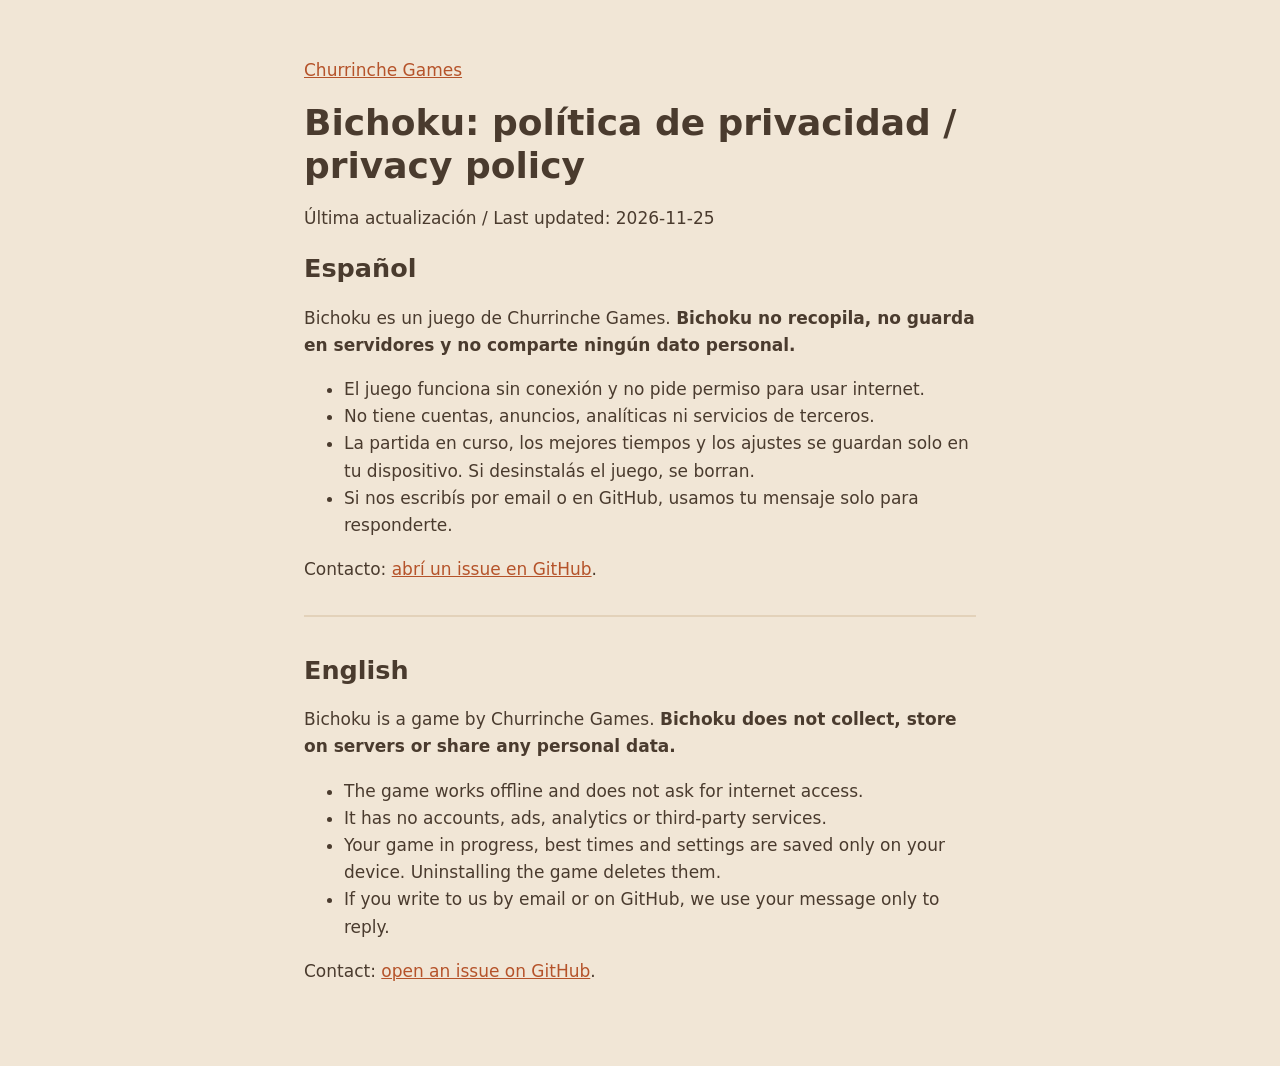
==== bichoku/privacy/index.html @ cdcf05a3 "The Churrinche Games site: landing page and Bichoku's privacy policy" ====
<!doctype html>
<html lang="es">
<head>
<meta charset="utf-8">
<meta name="viewport" content="width=device-width, initial-scale=1">
<title>Bichoku: privacidad / privacy</title>
<link rel="icon" href="../../logo.png">
<link rel="stylesheet" href="../../style.css">
</head>
<body>
<!-- Source: bichoku's docs/privacy-policy.md. Keep both in step. -->
<p><a href="../../">Churrinche Games</a></p>
<h1>Bichoku: política de privacidad / privacy policy</h1>
<p>Última actualización / Last updated: 2026-11-25</p>

<section>
<h2>Español</h2>
<p>Bichoku es un juego de Churrinche Games. <strong>Bichoku no recopila, no guarda en servidores y no comparte ningún dato personal.</strong></p>
<ul>
  <li>El juego funciona sin conexión y no pide permiso para usar internet.</li>
  <li>No tiene cuentas, anuncios, analíticas ni servicios de terceros.</li>
  <li>La partida en curso, los mejores tiempos y los ajustes se guardan solo en tu dispositivo. Si desinstalás el juego, se borran.</li>
  <li>Si nos escribís por email o en GitHub, usamos tu mensaje solo para responderte.</li>
</ul>
<p>Contacto: <a href="https://github.com/Churrinche-Games/churrinche-games.github.io/issues">abrí un issue en GitHub</a>.</p>
</section>

<section class="lang" lang="en">
<h2>English</h2>
<p>Bichoku is a game by Churrinche Games. <strong>Bichoku does not collect, store on servers or share any personal data.</strong></p>
<ul>
  <li>The game works offline and does not ask for internet access.</li>
  <li>It has no accounts, ads, analytics or third-party services.</li>
  <li>Your game in progress, best times and settings are saved only on your device. Uninstalling the game deletes them.</li>
  <li>If you write to us by email or on GitHub, we use your message only to reply.</li>
</ul>
<p>Contact: <a href="https://github.com/Churrinche-Games/churrinche-games.github.io/issues">open an issue on GitHub</a>.</p>
</section>
</body>
</html>
---- style.css ----
:root {
  --paper: #f1e6d6;
  --line: #4a3b2e;
  --accent: #b5532a;
  --shade: #e3d2ba;
}
@media (prefers-color-scheme: dark) {
  :root {
    --paper: #241d17;
    --line: #eadccb;
    --accent: #e08a5f;
    --shade: #3a2f26;
  }
}
* { box-sizing: border-box; }
html { background: var(--paper); color: var(--line); }
body {
  margin: 0 auto;
  max-width: 44rem;
  padding: 2.5rem 1rem 4rem;
  font: 1.0625rem/1.6 system-ui, -apple-system, "Segoe UI", Roboto, sans-serif;
}
h1, h2, h3 { line-height: 1.2; }
h1 { font-size: 2.25rem; margin: 0 0 0.25rem; }
a { color: var(--accent); }
header { display: flex; align-items: center; gap: 1rem; margin-bottom: 2rem; }
header img { width: 72px; height: 72px; border-radius: 16px; }
header p { margin: 0; }
.game {
  display: flex; gap: 1rem; align-items: center;
  border: 2px solid var(--line); border-radius: 16px; padding: 1rem;
  background: var(--shade);
}
.game img { width: 96px; height: 96px; border-radius: 20px; flex: none; }
.game h2 { margin: 0 0 0.25rem; }
.game p { margin: 0.25rem 0; }
.lang { border-top: 2px solid var(--shade); margin-top: 2rem; padding-top: 1rem; }
footer { margin-top: 3rem; font-size: 0.9rem; opacity: 0.8; }
@media (max-width: 30rem) {
  .game { flex-direction: column; align-items: flex-start; }
}
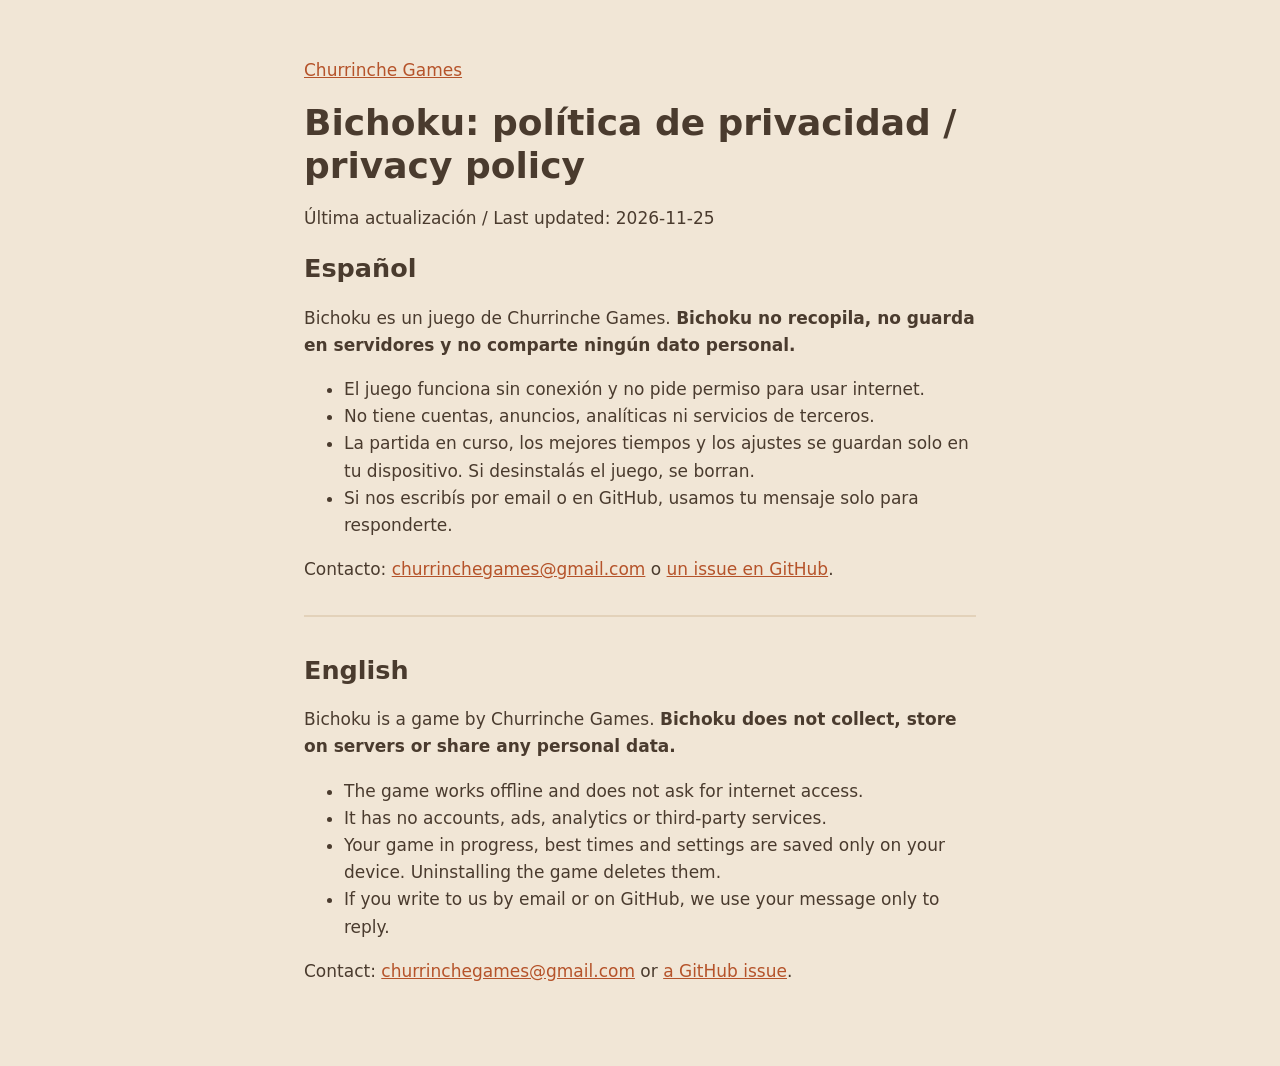
==== commit 480e4496: "Add the studio email to Bichoku's privacy contact" ====
--- a/bichoku/privacy/index.html
+++ b/bichoku/privacy/index.html
@@ -22,7 +22,7 @@
   <li>La partida en curso, los mejores tiempos y los ajustes se guardan solo en tu dispositivo. Si desinstalás el juego, se borran.</li>
   <li>Si nos escribís por email o en GitHub, usamos tu mensaje solo para responderte.</li>
 </ul>
-<p>Contacto: <a href="https://github.com/Churrinche-Games/churrinche-games.github.io/issues">abrí un issue en GitHub</a>.</p>
+<p>Contacto: <a href="mailto:churrinchegames@gmail.com">churrinchegames@gmail.com</a> o <a href="https://github.com/Churrinche-Games/churrinche-games.github.io/issues">un issue en GitHub</a>.</p>
 </section>
 
 <section class="lang" lang="en">
@@ -34,7 +34,7 @@
   <li>Your game in progress, best times and settings are saved only on your device. Uninstalling the game deletes them.</li>
   <li>If you write to us by email or on GitHub, we use your message only to reply.</li>
 </ul>
-<p>Contact: <a href="https://github.com/Churrinche-Games/churrinche-games.github.io/issues">open an issue on GitHub</a>.</p>
+<p>Contact: <a href="mailto:churrinchegames@gmail.com">churrinchegames@gmail.com</a> or <a href="https://github.com/Churrinche-Games/churrinche-games.github.io/issues">a GitHub issue</a>.</p>
 </section>
 </body>
 </html>
